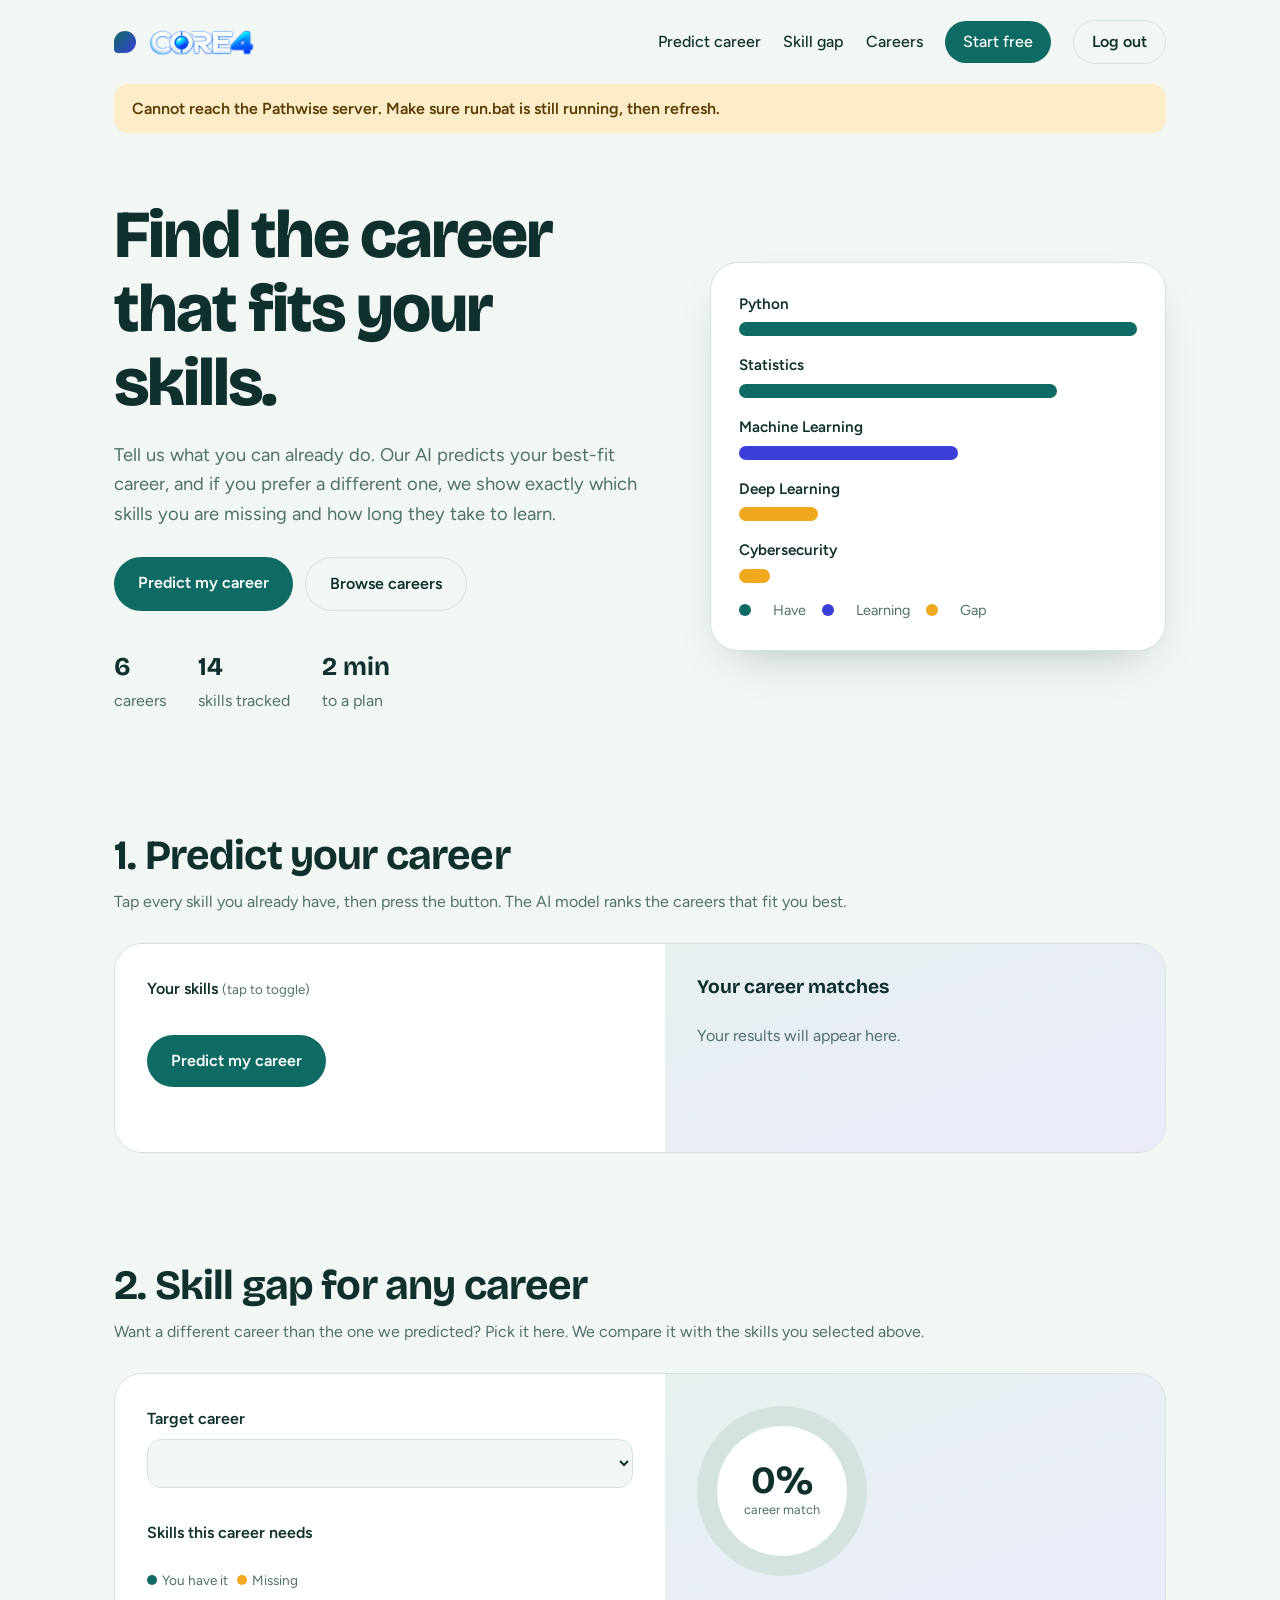
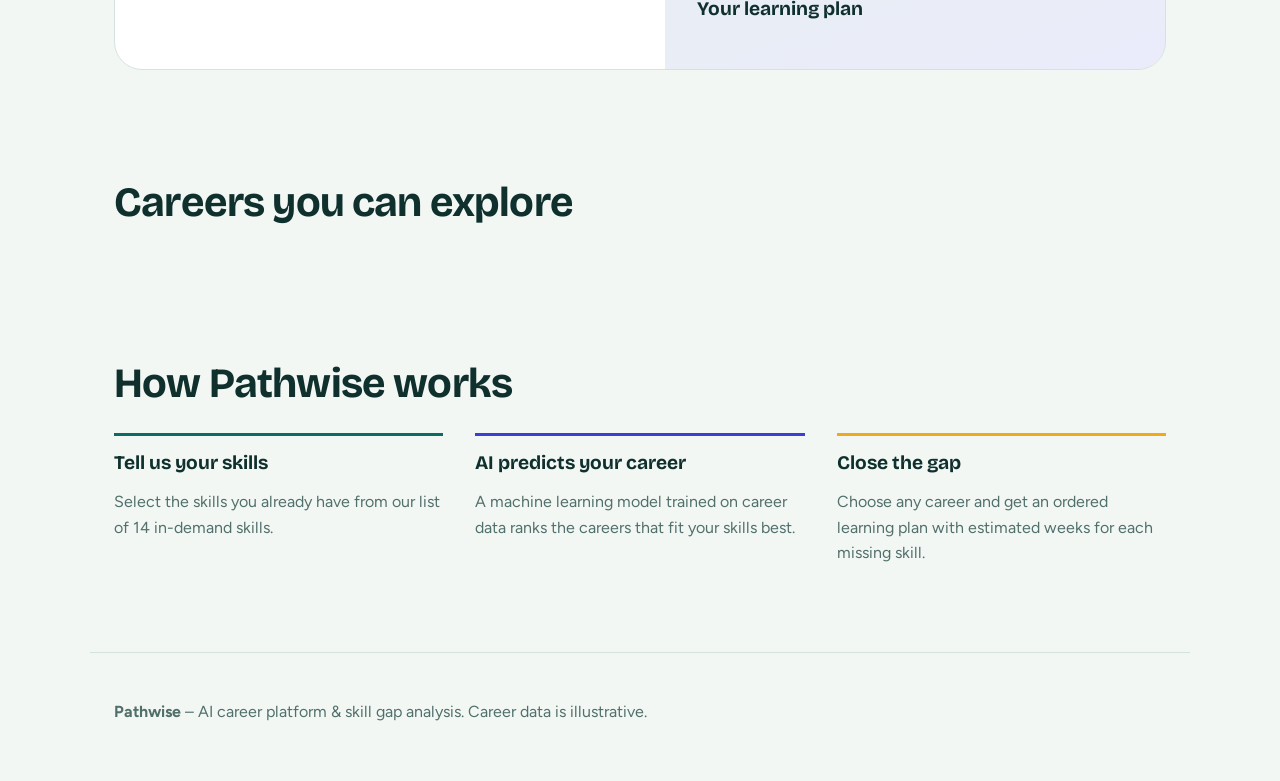
==== pathwise/index.html @ bda73c14 "first version" ====
<!DOCTYPE html>
<html lang="en">
<head>
<meta charset="utf-8">
<meta name="viewport" content="width=device-width, initial-scale=1">
<title>Pathwise – AI career prediction & skill gap analysis</title>
<meta name="description" content="Tell us your skills, get your best-fit career, then see the skill gap for any career you choose.">
<link rel="preconnect" href="https://fonts.googleapis.com">
<link rel="preconnect" href="https://fonts.gstatic.com" crossorigin>
<link href="https://fonts.googleapis.com/css2?family=Bricolage+Grotesque:wght@500;700;800&family=Figtree:wght@400;500;600&display=swap" rel="stylesheet">
<link rel="stylesheet" href="style.css">
</head>
<body>
<header class="nav">
  <a class="logo" href="#top"><span class="mark"></span><img src="img/core4.png" alt="Pathwise"></a>
  <nav>
    <a href="#predict">Predict career</a>
    <a href="#analyzer">Skill gap</a>
    <a href="#roles">Careers</a>
    <a class="btn small" href="#predict">Start free</a>
    <span id="userChip" class="userchip" hidden></span>
    <button id="logoutBtn" class="btn small ghost" type="button">Log out</button>
  </nav>
</header>

<div id="banner" class="banner" hidden></div>

<main id="top">
<section class="hero">
  <div class="hero-text">
    <h1>Find the career that fits your skills.</h1>
    <p>Tell us what you can already do. Our AI predicts your best-fit career, and if you prefer a different one, we show exactly which skills you are missing and how long they take to learn.</p>
    <div class="cta">
      <a class="btn" href="#predict">Predict my career</a>
      <a class="btn ghost" href="#roles">Browse careers</a>
    </div>
    <ul class="proof">
      <li><b>6</b> careers</li>
      <li><b>14</b> skills tracked</li>
      <li><b>2 min</b> to a plan</li>
    </ul>
  </div>
  <div class="hero-viz" aria-hidden="true">
    <div class="bars">
      <div><span>Python</span><i style="--w:100%" class="have"></i></div>
      <div><span>Statistics</span><i style="--w:80%" class="have"></i></div>
      <div><span>Machine Learning</span><i style="--w:55%" class="part"></i></div>
      <div><span>Deep Learning</span><i style="--w:20%" class="gap"></i></div>
      <div><span>Cybersecurity</span><i style="--w:8%" class="gap"></i></div>
    </div>
    <p class="legend"><b class="have"></b>Have <b class="part"></b>Learning <b class="gap"></b>Gap</p>
  </div>
</section>

<section id="predict" class="analyzer">
  <h2>1. Predict your career</h2>
  <p class="sub">Tap every skill you already have, then press the button. The AI model ranks the careers that fit you best.</p>
  <div class="panel">
    <div class="left">
      <label>Your skills <small>(tap to toggle)</small></label>
      <div id="skills" class="chips"></div>
      <button id="predictBtn" class="btn action" type="button">Predict my career</button>
      <p id="predictMsg" class="msg"></p>
    </div>
    <div class="right" aria-live="polite">
      <h3>Your career matches</h3>
      <div id="results" class="results">
        <p class="empty">Your results will appear here.</p>
      </div>
    </div>
  </div>
</section>

<section id="analyzer" class="analyzer">
  <h2>2. Skill gap for any career</h2>
  <p class="sub">Want a different career than the one we predicted? Pick it here. We compare it with the skills you selected above.</p>
  <div class="panel">
    <div class="left">
      <label for="role">Target career</label>
      <select id="role"></select>
      <p id="roleDesc" class="roledesc"></p>
      <label>Skills this career needs</label>
      <div id="gapChips" class="chips static"></div>
      <p class="hint"><span class="dot have"></span>You have it &nbsp; <span class="dot gap"></span>Missing</p>
    </div>
    <div class="right" aria-live="polite">
      <div class="ring" id="ring"><div><strong id="pct">0%</strong><span>career match</span></div></div>
      <p id="verdict" class="verdict"></p>
      <h3>Your learning plan</h3>
      <ol id="plan" class="plan"></ol>
      <p id="eta" class="eta"></p>
    </div>
  </div>
</section>

<section id="roles" class="roles">
  <h2>Careers you can explore</h2>
  <div class="role-grid" id="roleGrid"></div>
</section>

<section id="how" class="how">
  <h2>How Pathwise works</h2>
  <div class="steps">
    <div><h3>Tell us your skills</h3><p>Select the skills you already have from our list of 14 in-demand skills.</p></div>
    <div><h3>AI predicts your career</h3><p>A machine learning model trained on career data ranks the careers that fit your skills best.</p></div>
    <div><h3>Close the gap</h3><p>Choose any career and get an ordered learning plan with estimated weeks for each missing skill.</p></div>
  </div>
</section>
</main>

<footer>
  <p><b>Pathwise</b> – AI career platform &amp; skill gap analysis. Career data is illustrative.</p>
</footer>
<script src="script.js"></script>
</body>
</html>
---- pathwise/style.css ----
:root{--bg:#f2f7f4;--ink:#10302d;--muted:#51706b;--teal:#0e6b63;--indigo:#3b3fd8;--amber:#f0a81f;--card:#fff;--line:#d5e3de;--have:#0e6b63;--part:#3b3fd8;--gap:#f0a81f}
@media (prefers-color-scheme:dark){:root{--bg:#0d1f1d;--ink:#e6f2ef;--muted:#9bb8b2;--teal:#4fd1c0;--indigo:#9aa0ff;--amber:#f6c256;--card:#14302c;--line:#244743;--have:#4fd1c0;--part:#9aa0ff;--gap:#f6c256}}
*{box-sizing:border-box}
html{scroll-behavior:smooth}
body{margin:0;background:var(--bg);color:var(--ink);font-family:Figtree,system-ui,sans-serif;line-height:1.6}
h1,h2,h3,.logo{font-family:'Bricolage Grotesque',Figtree,sans-serif;line-height:1.1;margin:0}
section,.nav,footer{max-width:1100px;margin:0 auto;padding:0 24px}
.nav{display:flex;justify-content:space-between;align-items:center;padding-top:20px;padding-bottom:20px}
.nav nav{display:flex;gap:22px;align-items:center}
.nav a{color:var(--ink);text-decoration:none;font-weight:500}
.logo{font-size:1.4rem;font-weight:800;display:flex;align-items:center;gap:10px}
.mark{width:22px;height:22px;border-radius:50% 50% 50% 4px;background:linear-gradient(135deg,var(--teal),var(--indigo))}
.btn{display:inline-block;background:var(--teal);color:#fff!important;padding:13px 24px;border-radius:999px;font-weight:600;text-decoration:none;transition:transform .15s}
.btn:hover{transform:translateY(-2px)}
.btn.small{padding:8px 18px}
.btn.ghost{background:transparent;color:var(--ink)!important;border:1.5px solid var(--line)}
a:focus-visible,button:focus-visible,select:focus-visible{outline:3px solid var(--indigo);outline-offset:3px}
.hero{display:grid;grid-template-columns:1.2fr 1fr;gap:48px;align-items:center;padding-top:56px;padding-bottom:80px}
h1{font-size:clamp(2.4rem,5.5vw,4.2rem);font-weight:800;letter-spacing:-.03em}
.hero p{font-size:1.15rem;color:var(--muted);max-width:52ch;margin:20px 0 28px}
.cta{display:flex;gap:12px;flex-wrap:wrap}
.proof{list-style:none;display:flex;gap:32px;padding:0;margin:36px 0 0;color:var(--muted)}
.proof b{display:block;font-size:1.6rem;color:var(--ink);font-family:'Bricolage Grotesque',sans-serif}
.hero-viz{background:var(--card);border:1px solid var(--line);border-radius:28px;padding:28px;box-shadow:0 20px 50px -25px rgba(16,48,45,.35)}
.bars div{margin-bottom:16px}
.bars span{font-weight:600;font-size:.95rem}
.bars i{display:block;height:14px;border-radius:99px;margin-top:6px;width:0;animation:grow 1.2s .2s forwards cubic-bezier(.2,.8,.2,1)}
@keyframes grow{to{width:var(--w)}}
i.have,b.have{background:var(--have)}i.part,b.part{background:var(--part)}i.gap,b.gap{background:var(--gap)}
.legend{font-size:.9rem!important;margin:8px 0 0!important;display:flex;gap:16px;align-items:center}
.legend b{display:inline-block;width:12px;height:12px;border-radius:50%;margin-right:6px}
h2{font-size:clamp(1.8rem,3.5vw,2.6rem);letter-spacing:-.02em}
.sub{color:var(--muted);margin:10px 0 28px}
.analyzer,.roles,.how{padding-top:40px;padding-bottom:70px}
.panel{display:grid;grid-template-columns:1.1fr 1fr;gap:0;background:var(--card);border:1px solid var(--line);border-radius:28px;overflow:hidden}
.left,.right{padding:32px}
.right{background:linear-gradient(160deg,rgba(14,107,99,.10),rgba(59,63,216,.10))}
label{display:block;font-weight:600;margin:0 0 8px}
label small{font-weight:400;color:var(--muted)}
select{width:100%;padding:13px 14px;border-radius:14px;border:1.5px solid var(--line);background:var(--bg);color:var(--ink);font:inherit;margin-bottom:10px}
.roledesc{color:var(--muted);margin:0 0 22px;font-size:.95rem}
.chips{display:flex;flex-wrap:wrap;gap:10px}
.chip{border:1.5px solid var(--line);background:var(--bg);color:var(--ink);padding:9px 16px;border-radius:999px;font:inherit;font-size:.95rem;cursor:pointer;transition:all .15s}
.chip:hover{border-color:var(--teal)}
.chip[aria-pressed=true]{background:var(--teal);border-color:var(--teal);color:#fff}
.ring{--p:0;width:170px;height:170px;border-radius:50%;background:conic-gradient(var(--teal) calc(var(--p)*1%),var(--line) 0);display:grid;place-items:center;transition:background .4s}
.ring>div{width:130px;height:130px;border-radius:50%;background:var(--card);display:grid;place-content:center;text-align:center}
.ring strong{font-family:'Bricolage Grotesque',sans-serif;font-size:2.4rem;line-height:1}
.ring span{font-size:.8rem;color:var(--muted)}
.verdict{font-weight:600;margin:18px 0 22px}
h3{font-size:1.2rem;margin-bottom:10px}
.plan{padding-left:20px;margin:0}
.plan li{margin-bottom:10px}
.plan small{color:var(--muted);display:block}
.plan .empty{list-style:none;margin-left:-20px;color:var(--muted)}
.eta{margin-top:18px;font-weight:600;color:var(--indigo)}
.role-grid{display:grid;grid-template-columns:repeat(auto-fit,minmax(300px,1fr));gap:18px;margin-top:26px}
.role{background:var(--card);border:1px solid var(--line);border-radius:20px;padding:24px}
.role:nth-child(3n+1){border-radius:28px 8px 28px 8px}
.role:nth-child(3n+2){border-radius:8px 28px 8px 28px}
.role h3{margin-bottom:6px}
.role p{margin:0 0 14px;color:var(--muted);font-size:.95rem}
.role .tag{font-weight:600;color:var(--teal);font-size:.9rem}
.role button{margin-top:14px;background:none;border:0;color:var(--indigo);font:inherit;font-weight:600;cursor:pointer;padding:0}
.steps{display:grid;grid-template-columns:repeat(3,1fr);gap:32px;margin-top:26px}
.steps p{color:var(--muted)}
.steps div{border-top:3px solid var(--teal);padding-top:16px}
.steps div:nth-child(2){border-color:var(--indigo)}.steps div:nth-child(3){border-color:var(--amber)}
footer{padding-top:30px;padding-bottom:40px;color:var(--muted);border-top:1px solid var(--line)}
@media(max-width:820px){.hero,.panel,.steps{grid-template-columns:1fr}.nav nav a:not(.btn){display:none}.proof{gap:20px}}
@media(prefers-reduced-motion:reduce){*{animation:none!important;transition:none!important}.bars i{width:var(--w)}}

/* ---------- additions for the connected website ---------- */
.banner{max-width:1052px;margin:0 auto 10px;padding:12px 18px;border-radius:14px;background:#fdecc8;color:#5a3d00;font-weight:600}
.btn{border:0;font:inherit;font-weight:600;cursor:pointer}
.btn.action{margin-top:26px}
.msg{min-height:1.4em;margin:12px 0 0;color:var(--muted);font-size:.95rem}
.empty{color:var(--muted)}
.results{display:grid;gap:14px}
.result{background:var(--card);border:1px solid var(--line);border-radius:18px;padding:16px 18px}
.result.best{border-color:var(--teal);box-shadow:0 0 0 2px var(--teal) inset}
.result-head{display:flex;justify-content:space-between;align-items:center;gap:10px;margin-bottom:10px}
.result h4{margin:0;font-family:"Bricolage Grotesque",Figtree,sans-serif;font-size:1.1rem}
.badge{background:var(--teal);color:#fff;font-size:.75rem;font-weight:700;padding:3px 10px;border-radius:99px}
.metric{margin-bottom:8px}
.metric-top{display:flex;justify-content:space-between;font-size:.85rem;color:var(--muted)}
.metric-top b{color:var(--ink)}
.bar{height:8px;border-radius:99px;background:var(--line);margin-top:4px;overflow:hidden}
.fill{display:block;height:100%;border-radius:99px;transition:width .5s}
.fill.teal{background:var(--teal)}
.fill.indigo{background:var(--indigo)}
.link{background:none;border:0;padding:0;margin-top:4px;color:var(--indigo);font:inherit;font-weight:600;cursor:pointer}
.chips.static{gap:8px}
.tagchip{padding:7px 14px;border-radius:999px;font-size:.92rem;font-weight:500;border:1.5px solid}
.tagchip.have{background:var(--have);border-color:var(--have);color:#fff}
.tagchip.gap{background:transparent;border-color:var(--gap);color:var(--ink)}
.hint{font-size:.85rem;color:var(--muted);margin-top:16px}
.dot{display:inline-block;width:10px;height:10px;border-radius:50%;margin-right:5px}
.dot.have{background:var(--have)}
.dot.gap{background:var(--gap)}

/* ---------- logo image ---------- */
.logo img{width:110px;height:auto;display:block}

/* ---------- small phones ---------- */
@media(max-width:520px){
  section,.nav,footer{padding-left:16px;padding-right:16px}
  .hero{padding-top:28px;padding-bottom:48px;gap:28px}
  .hero p{font-size:1.02rem}
  .hero-viz{padding:20px;border-radius:22px}
  .proof{flex-wrap:wrap;gap:16px 24px}
  .cta .btn{flex:1 1 100%;text-align:center}
  .analyzer,.roles,.how{padding-top:24px;padding-bottom:44px}
  .panel{border-radius:22px}
  .left,.right{padding:20px}
  .role-grid{grid-template-columns:minmax(0,1fr)}
  .btn.action{width:100%;text-align:center}
  .result-head{flex-wrap:wrap}
  .banner{margin-left:16px;margin-right:16px}
  .nav nav a.btn{display:none}
  .userchip{display:none}
  .logo img{width:90px}
}

/* ---------- login / signup ---------- */
.userchip{font-weight:600;color:var(--muted);font-size:.95rem}
.auth-body{min-height:100vh;display:grid;place-items:center;padding:24px}
.auth-wrap{width:100%;max-width:440px}
.auth-wrap>.logo{justify-content:center;margin-bottom:22px}
.auth-card{background:var(--card);border:1px solid var(--line);border-radius:28px;padding:32px;box-shadow:0 20px 50px -25px rgba(16,48,45,.35)}
.auth-card h1{font-size:2rem;letter-spacing:-.02em}
.auth-card .sub{margin:10px 0 22px}
.tabs{display:grid;grid-template-columns:1fr 1fr;gap:6px;background:var(--bg);padding:5px;border-radius:999px;margin:0 0 22px;border:1px solid var(--line)}
.tabs button{border:0;background:none;color:var(--muted);font:inherit;font-weight:600;padding:10px;border-radius:999px;cursor:pointer}
.tabs button[aria-selected=true]{background:var(--teal);color:#fff}
.field{margin-bottom:16px}
.field[hidden],#pwHint[hidden]{display:none}
.field input{width:100%;padding:13px 14px;border-radius:14px;border:1.5px solid var(--line);background:var(--bg);color:var(--ink);font:inherit}
.field input:focus-visible{outline:3px solid var(--indigo);outline-offset:2px}
.field small{color:var(--muted);display:block;margin-top:6px}
.pw{position:relative}
.pw input{padding-right:72px}
.pw button{position:absolute;right:8px;top:50%;transform:translateY(-50%);border:0;background:none;color:var(--indigo);font:inherit;font-weight:600;cursor:pointer;padding:6px 8px}
.auth-msg{min-height:1.5em;margin:0 0 8px;font-weight:600;color:#b3261e}
.auth-msg.ok{color:var(--teal)}
@media (prefers-color-scheme:dark){.auth-msg{color:#ff9a90}.auth-msg.ok{color:var(--teal)}}
.btn.full{width:100%;margin-top:4px}
.btn:disabled{opacity:.6;cursor:wait;transform:none}
.switch{text-align:center;color:var(--muted);margin:18px 0 0}
.switch button{background:none;border:0;padding:0;color:var(--indigo);font:inherit;font-weight:600;cursor:pointer}
@media(max-width:520px){.auth-card{padding:22px;border-radius:22px}.auth-card h1{font-size:1.7rem}}
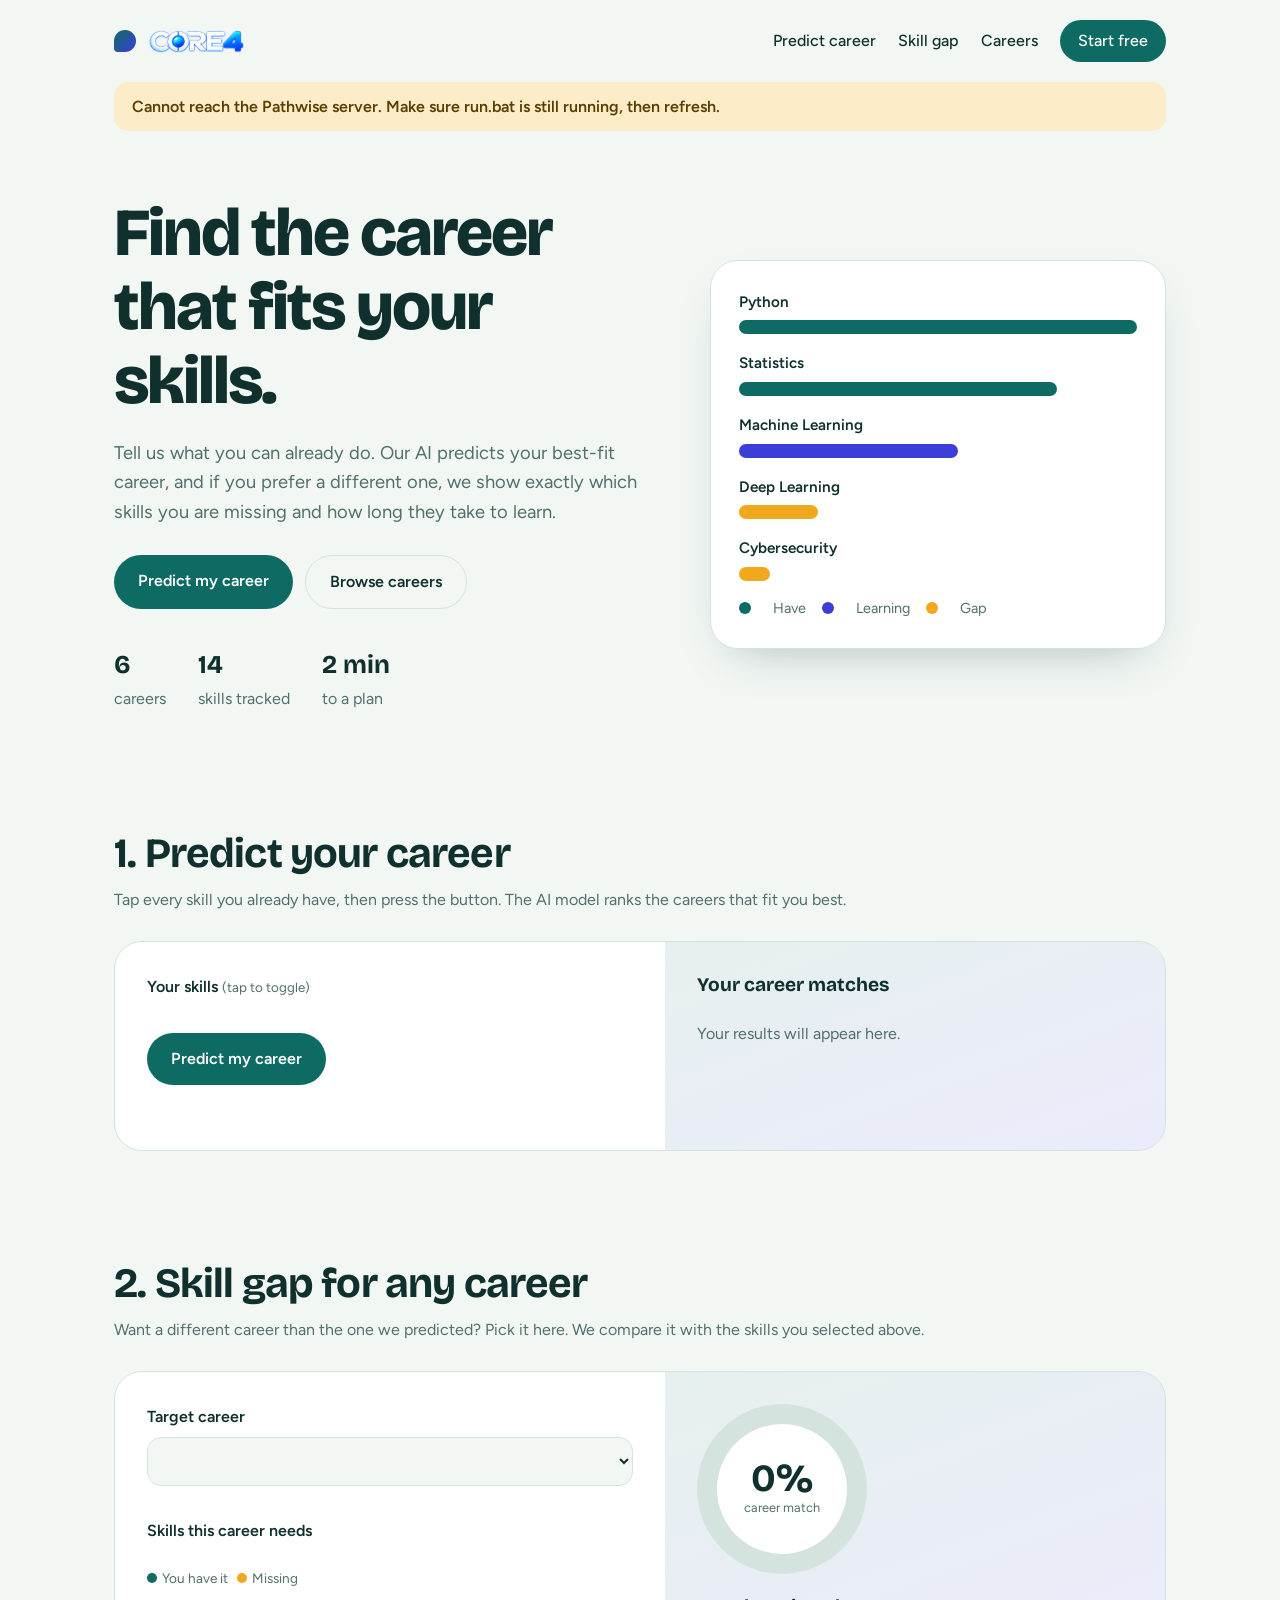
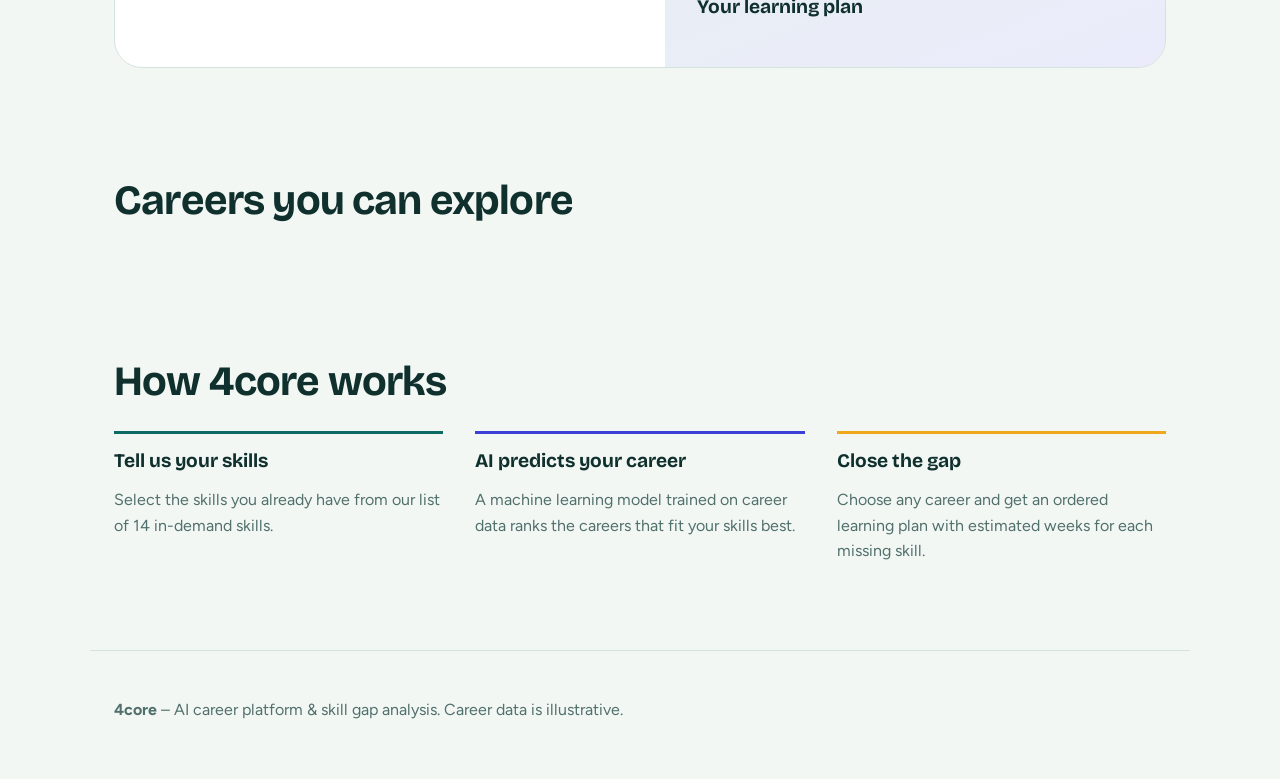
==== commit 768af5d2: "Update full stack project" ====
--- a/pathwise/index.html
+++ b/pathwise/index.html
@@ -12,14 +12,12 @@
 </head>
 <body>
 <header class="nav">
-  <a class="logo" href="#top"><span class="mark"></span><img src="img/core4.png" alt="Pathwise"></a>
+  <a class="logo" href="#top"><span class="mark"></span><img src="../img/core4.png" alt=""></a>
   <nav>
     <a href="#predict">Predict career</a>
     <a href="#analyzer">Skill gap</a>
     <a href="#roles">Careers</a>
     <a class="btn small" href="#predict">Start free</a>
-    <span id="userChip" class="userchip" hidden></span>
-    <button id="logoutBtn" class="btn small ghost" type="button">Log out</button>
   </nav>
 </header>
 
@@ -99,7 +97,7 @@
 </section>
 
 <section id="how" class="how">
-  <h2>How Pathwise works</h2>
+  <h2>How 4core works</h2>
   <div class="steps">
     <div><h3>Tell us your skills</h3><p>Select the skills you already have from our list of 14 in-demand skills.</p></div>
     <div><h3>AI predicts your career</h3><p>A machine learning model trained on career data ranks the careers that fit your skills best.</p></div>
@@ -109,7 +107,7 @@
 </main>
 
 <footer>
-  <p><b>Pathwise</b> – AI career platform &amp; skill gap analysis. Career data is illustrative.</p>
+  <p><b>4core</b> – AI career platform &amp; skill gap analysis. Career data is illustrative.</p>
 </footer>
 <script src="script.js"></script>
 </body>
--- a/pathwise/style.css
+++ b/pathwise/style.css
@@ -99,53 +99,7 @@
 .dot.have{background:var(--have)}
 .dot.gap{background:var(--gap)}
 
-/* ---------- logo image ---------- */
-.logo img{width:110px;height:auto;display:block}
 
-/* ---------- small phones ---------- */
-@media(max-width:520px){
-  section,.nav,footer{padding-left:16px;padding-right:16px}
-  .hero{padding-top:28px;padding-bottom:48px;gap:28px}
-  .hero p{font-size:1.02rem}
-  .hero-viz{padding:20px;border-radius:22px}
-  .proof{flex-wrap:wrap;gap:16px 24px}
-  .cta .btn{flex:1 1 100%;text-align:center}
-  .analyzer,.roles,.how{padding-top:24px;padding-bottom:44px}
-  .panel{border-radius:22px}
-  .left,.right{padding:20px}
-  .role-grid{grid-template-columns:minmax(0,1fr)}
-  .btn.action{width:100%;text-align:center}
-  .result-head{flex-wrap:wrap}
-  .banner{margin-left:16px;margin-right:16px}
-  .nav nav a.btn{display:none}
-  .userchip{display:none}
-  .logo img{width:90px}
-}
-
-/* ---------- login / signup ---------- */
-.userchip{font-weight:600;color:var(--muted);font-size:.95rem}
-.auth-body{min-height:100vh;display:grid;place-items:center;padding:24px}
-.auth-wrap{width:100%;max-width:440px}
-.auth-wrap>.logo{justify-content:center;margin-bottom:22px}
-.auth-card{background:var(--card);border:1px solid var(--line);border-radius:28px;padding:32px;box-shadow:0 20px 50px -25px rgba(16,48,45,.35)}
-.auth-card h1{font-size:2rem;letter-spacing:-.02em}
-.auth-card .sub{margin:10px 0 22px}
-.tabs{display:grid;grid-template-columns:1fr 1fr;gap:6px;background:var(--bg);padding:5px;border-radius:999px;margin:0 0 22px;border:1px solid var(--line)}
-.tabs button{border:0;background:none;color:var(--muted);font:inherit;font-weight:600;padding:10px;border-radius:999px;cursor:pointer}
-.tabs button[aria-selected=true]{background:var(--teal);color:#fff}
-.field{margin-bottom:16px}
-.field[hidden],#pwHint[hidden]{display:none}
-.field input{width:100%;padding:13px 14px;border-radius:14px;border:1.5px solid var(--line);background:var(--bg);color:var(--ink);font:inherit}
-.field input:focus-visible{outline:3px solid var(--indigo);outline-offset:2px}
-.field small{color:var(--muted);display:block;margin-top:6px}
-.pw{position:relative}
-.pw input{padding-right:72px}
-.pw button{position:absolute;right:8px;top:50%;transform:translateY(-50%);border:0;background:none;color:var(--indigo);font:inherit;font-weight:600;cursor:pointer;padding:6px 8px}
-.auth-msg{min-height:1.5em;margin:0 0 8px;font-weight:600;color:#b3261e}
-.auth-msg.ok{color:var(--teal)}
-@media (prefers-color-scheme:dark){.auth-msg{color:#ff9a90}.auth-msg.ok{color:var(--teal)}}
-.btn.full{width:100%;margin-top:4px}
-.btn:disabled{opacity:.6;cursor:wait;transform:none}
-.switch{text-align:center;color:var(--muted);margin:18px 0 0}
-.switch button{background:none;border:0;padding:0;color:var(--indigo);font:inherit;font-weight:600;cursor:pointer}
-@media(max-width:520px){.auth-card{padding:22px;border-radius:22px}.auth-card h1{font-size:1.7rem}}
+img{
+    width: 100px;
+}
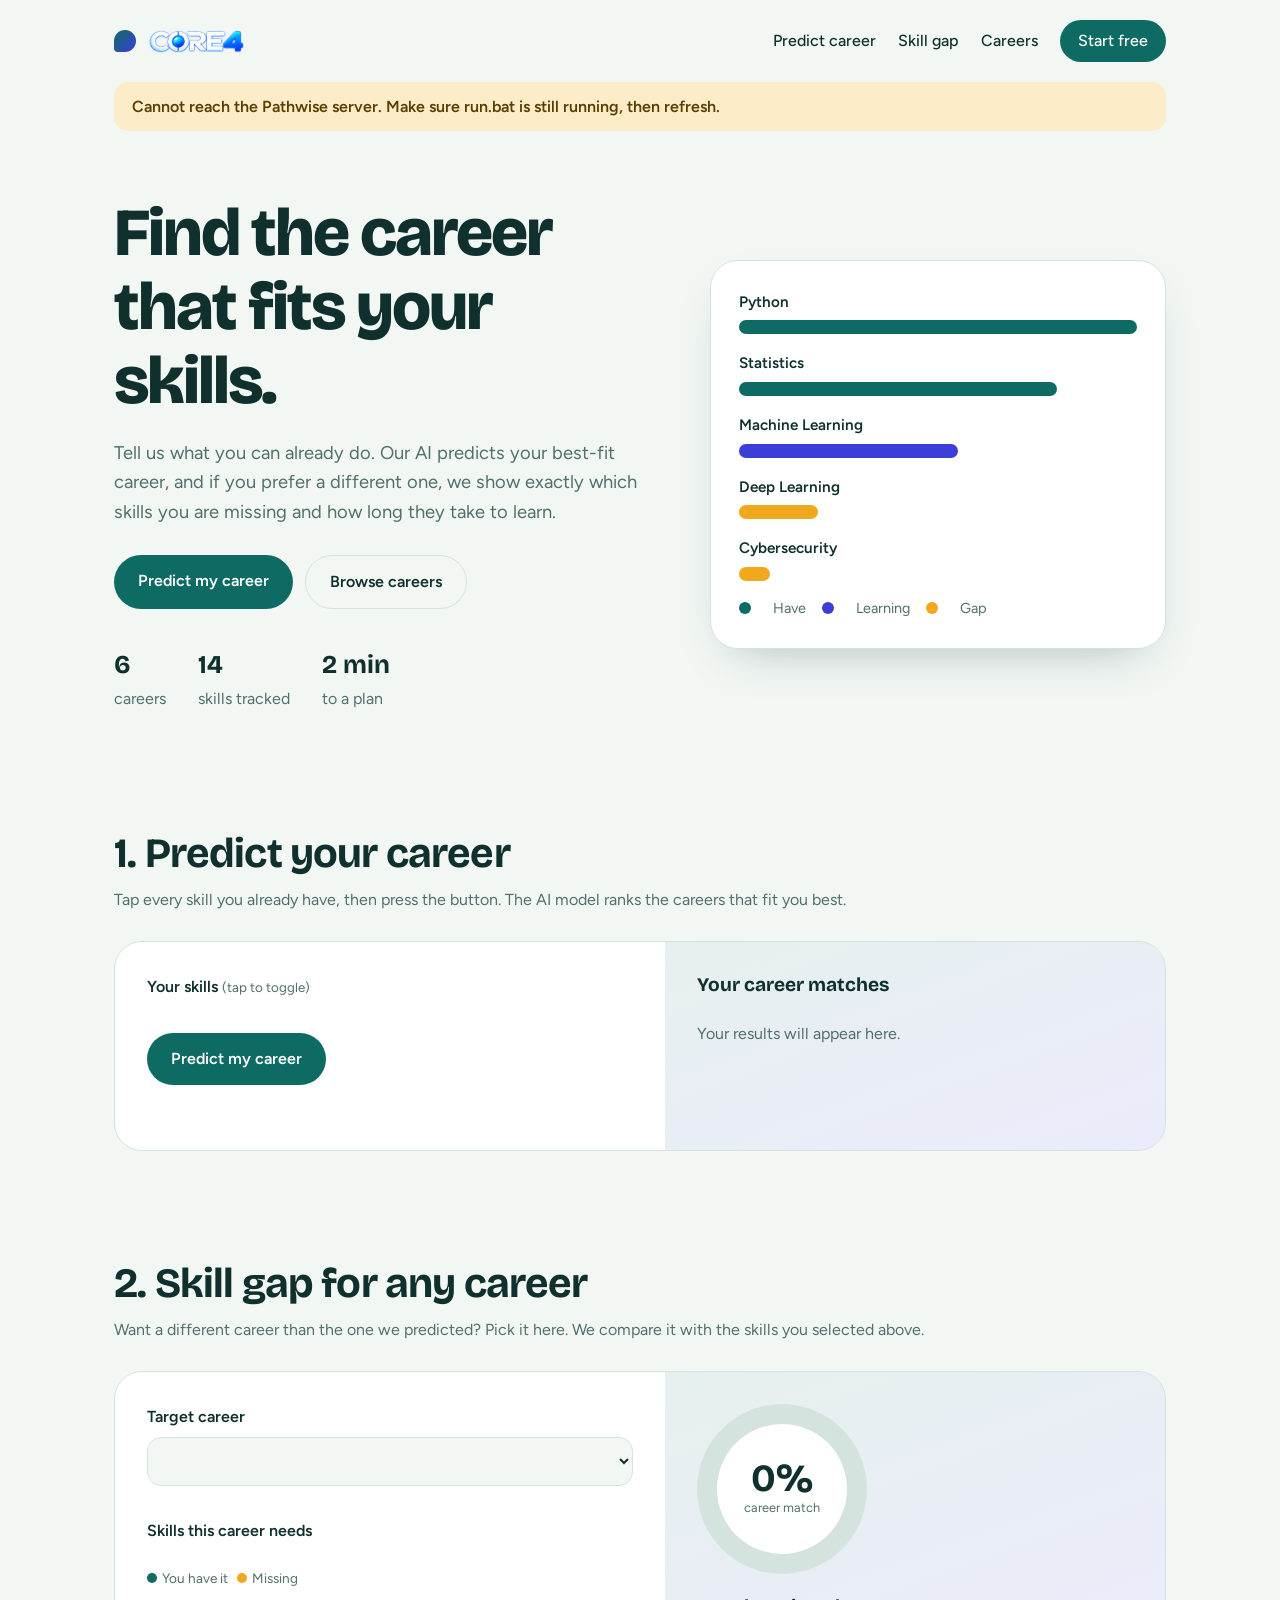
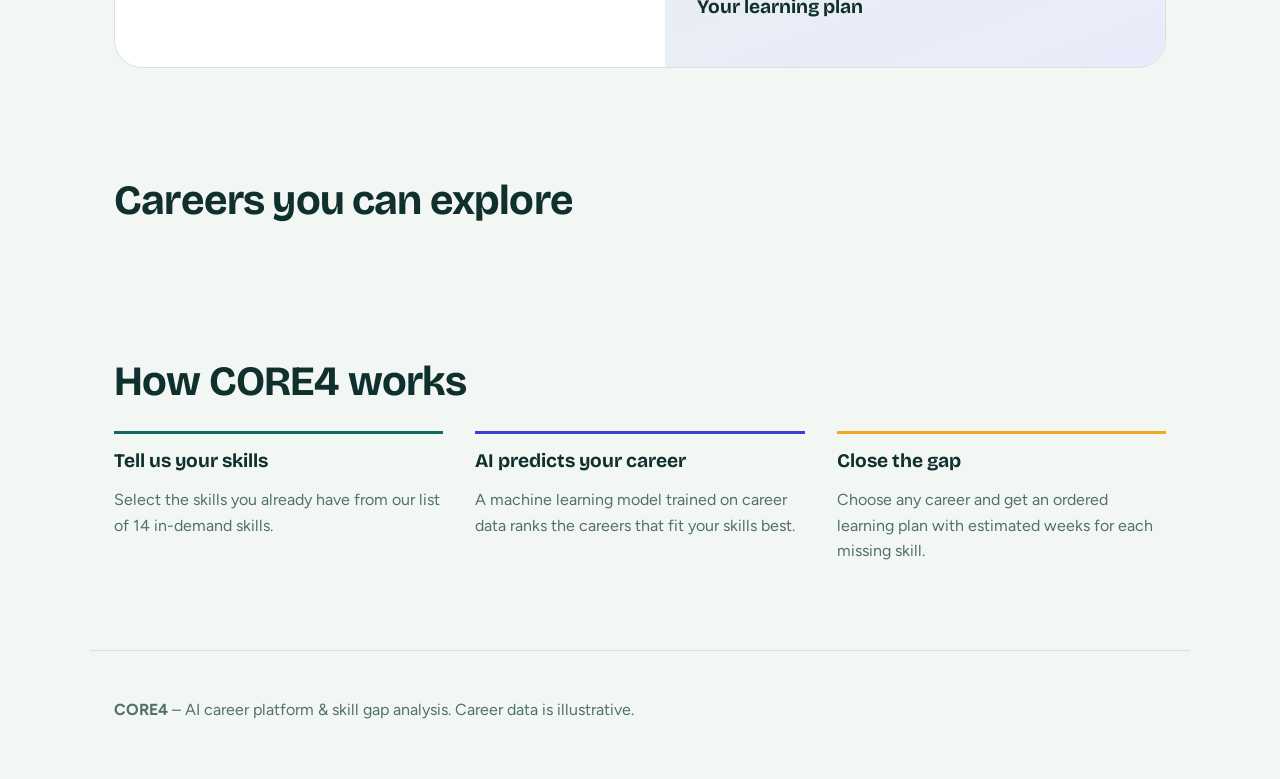
==== commit bbcbbf99: "Update full stack project" ====
--- a/pathwise/index.html
+++ b/pathwise/index.html
@@ -97,7 +97,7 @@
 </section>
 
 <section id="how" class="how">
-  <h2>How 4core works</h2>
+  <h2>How CORE4 works</h2>
   <div class="steps">
     <div><h3>Tell us your skills</h3><p>Select the skills you already have from our list of 14 in-demand skills.</p></div>
     <div><h3>AI predicts your career</h3><p>A machine learning model trained on career data ranks the careers that fit your skills best.</p></div>
@@ -107,7 +107,7 @@
 </main>
 
 <footer>
-  <p><b>4core</b> – AI career platform &amp; skill gap analysis. Career data is illustrative.</p>
+  <p><b>CORE4</b> – AI career platform &amp; skill gap analysis. Career data is illustrative.</p>
 </footer>
 <script src="script.js"></script>
 </body>
